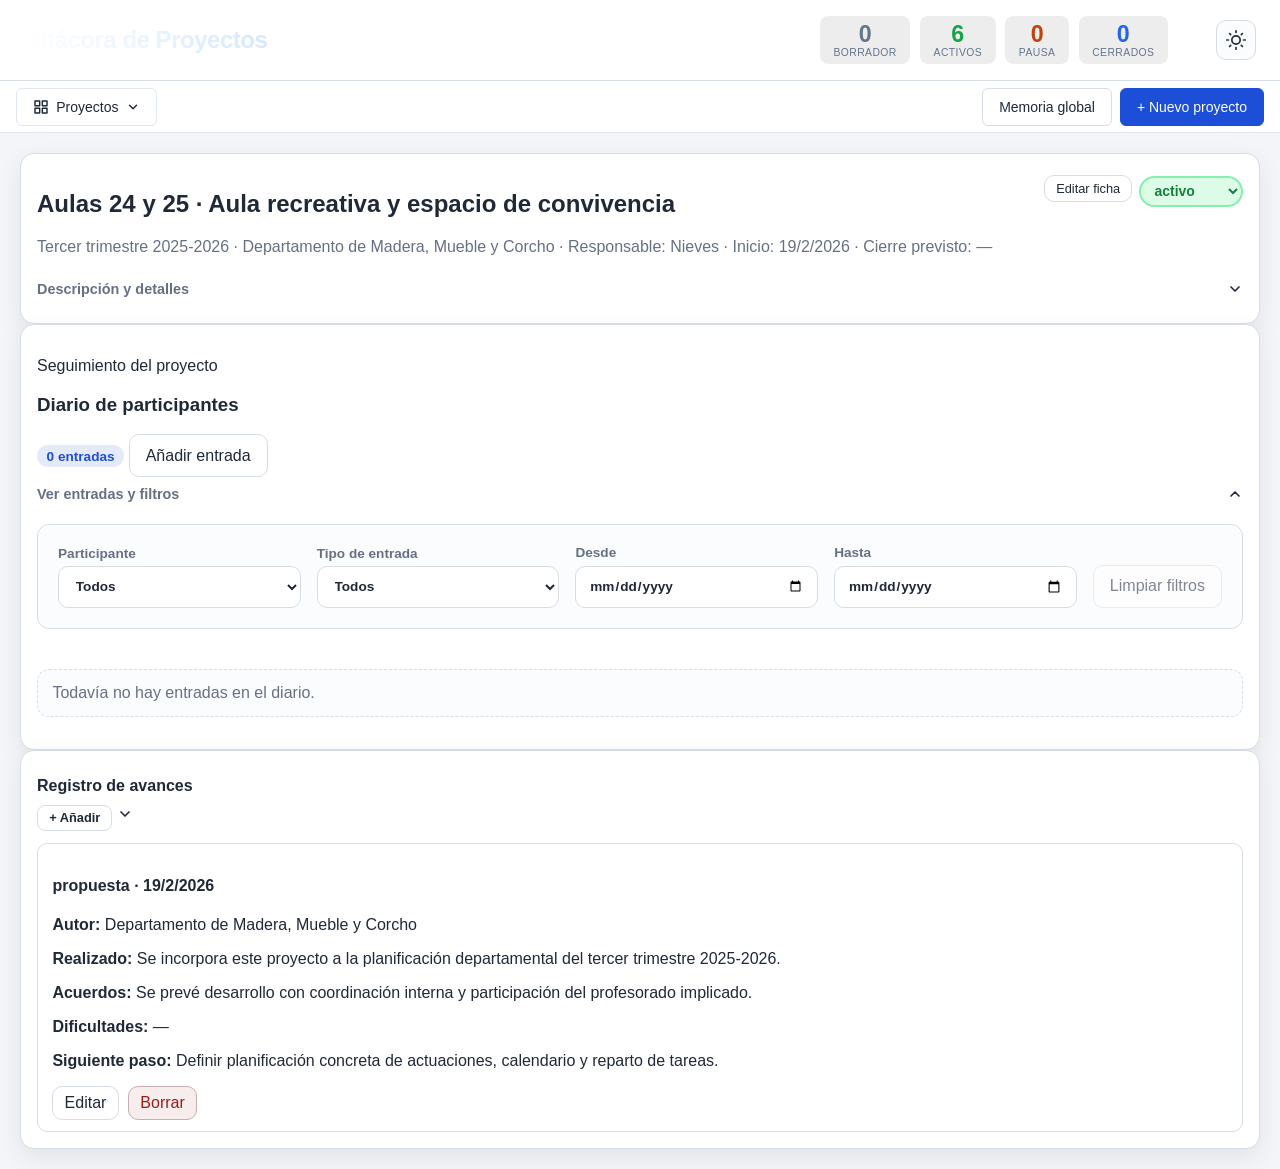
==== index.html @ 34cee5c1 "Initial commit - Bitacora de Proyectos con Supabase" ====
<!DOCTYPE html>
<html lang="es">
<head>
  <meta charset="UTF-8" />
  <meta name="viewport" content="width=device-width, initial-scale=1.0, viewport-fit=cover" />
  <meta name="theme-color" content="#1d4ed8" />
  <meta name="description" content="Bitácora interna para seguimiento de proyectos, avances, tareas, documentos y memoria global." />
  <title>Bitácora de Proyectos</title>
  <link rel="manifest" href="./manifest.json" />
  <link rel="icon" href="./icons/icon.svg" type="image/svg+xml" />
  <link rel="apple-touch-icon" href="./icons/icon-192.svg" />
  <link rel="stylesheet" href="./styles.css" />
  <style>
    /* Ocultar secciones del proyecto que no se necesitan */
    #accordion-body-tasks,
    #accordion-body-docs,
    #accordion-body-report,
    #project-closing-card,
    section.card:has(#accordion-body-tasks),
    section.card:has(#accordion-body-docs),
    section.card:has(#accordion-body-report) {
      display: none !important;
    }
    /* En vista global, ocultar todo lo que no sea el informe */
    .layout--full #project-section,
    .layout--full #sidebar,
    #global-view .global-stats-grid,
    #global-view .data-management-panel,
    #global-view .import-preview-panel {
      display: none !important;
    }
  </style>
</head>
<body>
  <header class="app-header">
    <div class="app-header__intro">
      <h1>Bitácora de Proyectos</h1>
    </div>
    <div class="header-stats">
      <span class="header-stat header-stat--borrador">
        <strong id="stat-draft-projects">0</strong>
        <span>borrador</span>
      </span>
      <span class="header-stat header-stat--active">
        <strong id="stat-active-projects">0</strong>
        <span>activos</span>
      </span>
      <span class="header-stat header-stat--pausa">
        <strong id="stat-paused-projects">0</strong>
        <span>pausa</span>
      </span>
      <span class="header-stat header-stat--closed">
        <strong id="stat-closed-projects">0</strong>
        <span>cerrados</span>
      </span>
    </div>
    <!-- IDs requeridos por app.js -->
    <span id="stat-pending-tasks" style="display:none"></span>
    <div class="app-header__tools">
      <div class="actions header-actions">
        <button id="install-app-btn" class="hidden">Instalar app</button>
      </div>
      <button id="theme-toggle-btn" class="theme-toggle-btn" aria-label="Cambiar tema" title="Cambiar tema">
        <svg id="theme-icon-sun" width="20" height="20" viewBox="0 0 24 24" fill="none" stroke="currentColor" stroke-width="2" stroke-linecap="round" stroke-linejoin="round">
          <circle cx="12" cy="12" r="5"/><line x1="12" y1="1" x2="12" y2="3"/><line x1="12" y1="21" x2="12" y2="23"/><line x1="4.22" y1="4.22" x2="5.64" y2="5.64"/><line x1="18.36" y1="18.36" x2="19.78" y2="19.78"/><line x1="1" y1="12" x2="3" y2="12"/><line x1="21" y1="12" x2="23" y2="12"/><line x1="4.22" y1="19.78" x2="5.64" y2="18.36"/><line x1="18.36" y1="5.64" x2="19.78" y2="4.22"/>
        </svg>
        <svg id="theme-icon-moon" width="20" height="20" viewBox="0 0 24 24" fill="none" stroke="currentColor" stroke-width="2" stroke-linecap="round" stroke-linejoin="round" style="display:none">
          <path d="M21 12.79A9 9 0 1 1 11.21 3 7 7 0 0 0 21 12.79z"/>
        </svg>
      </button>
    </div>
  </header>

  <!-- Barra de proyectos con dropdown y acciones principales -->
  <div class="projects-topbar" id="projects-topbar">
    <div class="projects-topbar__left">
      <button class="projects-dropdown-btn" id="projects-dropdown-btn" aria-expanded="false" aria-controls="projects-dropdown-panel">
        <svg width="16" height="16" viewBox="0 0 24 24" fill="none" stroke="currentColor" stroke-width="2.2" stroke-linecap="round" stroke-linejoin="round"><rect x="3" y="3" width="7" height="7"/><rect x="14" y="3" width="7" height="7"/><rect x="3" y="14" width="7" height="7"/><rect x="14" y="14" width="7" height="7"/></svg>
        Proyectos
        <svg class="dropdown-chevron" width="14" height="14" viewBox="0 0 24 24" fill="none" stroke="currentColor" stroke-width="2.5" stroke-linecap="round" stroke-linejoin="round"><polyline points="6 9 12 15 18 9"/></svg>
      </button>
      <div class="projects-dropdown-panel" id="projects-dropdown-panel" hidden>
        <div id="project-list" class="project-list"></div>
      </div>
    </div>
    <div class="projects-topbar__actions">
      <button id="show-global-view-btn">Memoria global</button>
      <button id="new-project-btn" class="primary">+ Nuevo proyecto</button>
    </div>
  </div>

  <!-- Sidebar oculto — IDs requeridos por app.js -->
  <aside id="sidebar" class="sidebar card" aria-hidden="true" style="display:none!important">
    <button id="sidebar-toggle-btn" style="display:none"></button>
    <button id="sidebar-close-btn" style="display:none"></button>
    <div id="recent-progress-section">
      <button id="recent-progress-toggle" aria-expanded="false">
        <svg id="recent-progress-chevron" class="chevron" width="16" height="16" viewBox="0 0 24 24" fill="none" stroke="currentColor" stroke-width="2.5" stroke-linecap="round" stroke-linejoin="round"><polyline points="18 15 12 9 6 15"/></svg>
      </button>
      <div id="recent-progress-list"></div>
    </div>
  </aside>

  <main class="layout">

    <section class="content">
      <button id="show-project-view-btn" class="hidden" aria-hidden="true"></button>

      <div id="project-section">
        <div id="empty-state" class="card empty-state">
          <h2>Sin proyecto seleccionado</h2>
          <p>Crea un proyecto nuevo o selecciona uno de la lista para ver su ficha completa.</p>
        </div>

        <div id="project-view" class="hidden">
          <section class="card project-summary">
            <div class="project-summary__head">
              <div>
                <h2 id="project-title"></h2>
                <p id="project-meta" class="muted"></p>
              </div>
              <div class="actions">
                <button id="edit-project-btn">Editar ficha</button>
                <select id="project-status-select" aria-label="Cambiar estado"></select>
              </div>
            </div>
            <div class="accordion-section" id="accordion-ficha">
              <button class="accordion-toggle" aria-expanded="false" data-target="accordion-body-ficha">
                <span>Descripción y detalles</span>
                <svg class="chevron" width="16" height="16" viewBox="0 0 24 24" fill="none" stroke="currentColor" stroke-width="2.5" stroke-linecap="round" stroke-linejoin="round"><polyline points="6 9 12 15 18 9"/></svg>
              </button>
              <div class="accordion-body" id="accordion-body-ficha" hidden>
                <div class="project-grid">
                  <div>
                    <h3>Descripción breve</h3>
                    <p id="project-description"></p>
                  </div>
                  <div>
                    <h3>Objetivo</h3>
                    <p id="project-goal"></p>
                  </div>
                  <div>
                    <h3>Participantes</h3>
                    <p id="project-participants"></p>
                  </div>
                  <div>
                    <h3>Observaciones</h3>
                    <p id="project-notes"></p>
                  </div>
                </div>
              </div>
            </div>
          </section>

          <section class="card project-diary-card">
            <div class="section-head project-diary-head">
              <div>
                <p class="section-kicker">Seguimiento del proyecto</p>
                <h3>Diario de participantes</h3>
              </div>
              <div class="actions project-diary-actions">
                <span id="participant-diary-count" class="badge info-badge">0 entradas</span>
                <button data-open-form="participantDiary">Añadir entrada</button>
              </div>
            </div>
            <div class="accordion-section" id="accordion-diary">
              <button class="accordion-toggle" aria-expanded="true" data-target="accordion-body-diary">
                <span>Ver entradas y filtros</span>
                <svg class="chevron chevron--up" width="16" height="16" viewBox="0 0 24 24" fill="none" stroke="currentColor" stroke-width="2.5" stroke-linecap="round" stroke-linejoin="round"><polyline points="6 9 12 15 18 9"/></svg>
              </button>
              <div class="accordion-body" id="accordion-body-diary">
                <div class="inline-filters" aria-label="Filtros del diario de participantes">
                  <label>Participante
                    <select id="participant-diary-filter-participant">
                      <option value="">Todos</option>
                    </select>
                  </label>
                  <label>Tipo de entrada
                    <select id="participant-diary-filter-type">
                      <option value="">Todos</option>
                    </select>
                  </label>
                  <label>Desde
                    <input id="participant-diary-filter-from" type="date" />
                  </label>
                  <label>Hasta
                    <input id="participant-diary-filter-to" type="date" />
                  </label>
                  <button id="participant-diary-clear-filters-btn" type="button">Limpiar filtros</button>
                </div>
                <div id="participant-diary-list" class="stack-list"></div>
              </div>
            </div>
          </section>

          <section class="card">
            <div class="accordion-section">
              <button class="accordion-toggle" aria-expanded="true" data-target="accordion-body-progress">
                <h3>Registro de avances</h3>
                <div class="accordion-toggle-actions">
                  <button class="btn-inline" data-open-form="progress" onclick="event.stopPropagation()">+ Añadir</button>
                  <svg class="chevron chevron--up" width="16" height="16" viewBox="0 0 24 24" fill="none" stroke="currentColor" stroke-width="2.5" stroke-linecap="round" stroke-linejoin="round"><polyline points="6 9 12 15 18 9"/></svg>
                </div>
              </button>
              <div class="accordion-body" id="accordion-body-progress">
                <div id="progress-list" class="stack-list"></div>
              </div>
            </div>
          </section>

          <section class="card">
            <div class="accordion-section">
              <button class="accordion-toggle" aria-expanded="false" data-target="accordion-body-tasks">
                <h3>Tareas</h3>
                <div class="accordion-toggle-actions">
                  <button class="btn-inline" data-open-form="tasks" onclick="event.stopPropagation()">+ Añadir</button>
                  <svg class="chevron" width="16" height="16" viewBox="0 0 24 24" fill="none" stroke="currentColor" stroke-width="2.5" stroke-linecap="round" stroke-linejoin="round"><polyline points="6 9 12 15 18 9"/></svg>
                </div>
              </button>
              <div class="accordion-body" id="accordion-body-tasks" hidden>
                <div id="tasks-list" class="stack-list"></div>
              </div>
            </div>
          </section>

          <section class="card">
            <div class="accordion-section">
              <button class="accordion-toggle" aria-expanded="false" data-target="accordion-body-docs">
                <h3>Documentos y enlaces</h3>
                <div class="accordion-toggle-actions">
                  <button class="btn-inline" data-open-form="documents" onclick="event.stopPropagation()">+ Añadir</button>
                  <svg class="chevron" width="16" height="16" viewBox="0 0 24 24" fill="none" stroke="currentColor" stroke-width="2.5" stroke-linecap="round" stroke-linejoin="round"><polyline points="6 9 12 15 18 9"/></svg>
                </div>
              </button>
              <div class="accordion-body" id="accordion-body-docs" hidden>
                <div id="documents-list" class="stack-list"></div>
              </div>
            </div>
          </section>

          <section id="project-closing-card" class="card closing-card">
            <div class="accordion-section">
              <button class="accordion-toggle" aria-expanded="false" data-target="accordion-body-closing">
                <div class="accordion-toggle-title">
                  <p class="section-kicker">Fase final y documentación</p>
                  <h3>Cierre del proyecto</h3>
                </div>
                <div class="accordion-toggle-actions">
                  <span id="closing-status-badge" class="badge info-badge">Cierre opcional</span>
                  <svg class="chevron" width="16" height="16" viewBox="0 0 24 24" fill="none" stroke="currentColor" stroke-width="2.5" stroke-linecap="round" stroke-linejoin="round"><polyline points="6 9 12 15 18 9"/></svg>
                </div>
              </button>
              <div class="accordion-body" id="accordion-body-closing" hidden>
                <p id="closing-helper-text" class="muted" style="margin:0 0 0.75rem"></p>
                <div class="actions closing-actions" style="margin-bottom:1rem">
                  <button id="edit-closing-btn" data-open-form="closing">Completar cierre</button>
                </div>
                <div id="closing-summary" class="closing-summary"></div>
              </div>
            </div>
          </section>

          <section class="card">
            <div class="accordion-section">
              <button class="accordion-toggle" aria-expanded="false" data-target="accordion-body-report">
                <h3>Memoria final</h3>
                <svg class="chevron" width="16" height="16" viewBox="0 0 24 24" fill="none" stroke="currentColor" stroke-width="2.5" stroke-linecap="round" stroke-linejoin="round"><polyline points="6 9 12 15 18 9"/></svg>
              </button>
              <div class="accordion-body" id="accordion-body-report" hidden>
                <div class="actions" style="flex-wrap:wrap;margin-bottom:0.75rem">
                  <button id="copy-report-btn">Copiar borrador</button>
                  <button id="export-project-report-txt-btn">Exportar TXT</button>
                  <button id="export-project-report-md-btn">Exportar MD</button>
                  <button id="export-project-btn">Exportar JSON</button>
                  <button id="generate-report-btn">Regenerar borrador</button>
                </div>
                <textarea id="report-output" rows="18" readonly></textarea>
                <p id="report-feedback" class="muted feedback"></p>
              </div>
            </div>
          </section>
        </div>
      </div>

      <section id="global-view" class="card hidden">
        <div class="section-head global-head">
          <div>
            <h2>Memoria global</h2>
            <p class="muted">Informe automático de los proyectos activos.</p>
          </div>
          <div class="actions">
            <button id="back-to-project-btn">← Volver a proyectos</button>
            <button id="copy-global-report-btn">Copiar</button>
            <button id="export-global-report-txt-btn">Exportar TXT</button>
            <button id="export-global-report-md-btn">Exportar MD</button>
          </div>
        </div>

        <!-- elementos ocultos requeridos por app.js -->
        <div class="hidden" aria-hidden="true">
          <button id="generate-global-report-btn"></button>
          <button id="export-global-btn"></button>
          <button id="export-backup-btn"></button>
          <button id="import-backup-btn"></button>
          <input id="import-backup-input" type="file" accept="application/json,.json" />
          <div id="import-preview-panel">
            <p id="import-preview-summary"></p>
            <button id="confirm-import-btn"></button>
            <button id="replace-all-import-btn"></button>
            <button id="cancel-import-preview-btn"></button>
            <strong id="import-preview-projects"></strong>
            <strong id="import-preview-progress"></strong>
            <strong id="import-preview-tasks"></strong>
            <strong id="import-preview-documents"></strong>
            <strong id="import-compare-new-projects"></strong>
            <strong id="import-compare-existing-projects"></strong>
            <strong id="import-compare-duplicate-projects"></strong>
            <strong id="import-compare-changed-projects"></strong>
            <div id="import-compare-summary"></div>
            <div id="import-merge-panel">
              <p id="import-merge-hint"></p>
              <button id="import-merge-use-imported-btn"></button>
              <div id="import-merge-list"></div>
            </div>
            <div id="import-preview-list"></div>
            <p id="import-preview-warning"></p>
          </div>
        </div>

        <textarea id="global-report-output" rows="30" readonly></textarea>
        <p id="global-report-feedback" class="muted feedback"></p>
      </section>
    </section>
  </main>

  <dialog id="project-dialog">
    <form id="project-form" method="dialog" class="form-grid">
      <h2 id="project-form-title">Nuevo proyecto</h2>
      <input type="hidden" id="project-id" />

      <label>Título
        <input id="title" required />
      </label>
      <label>Curso / ámbito
        <input id="scope" />
      </label>
      <label>Responsable principal
        <input id="owner" />
      </label>
      <label>Participantes
        <input id="participants" placeholder="Separados por comas" />
      </label>
      <label>Fecha de inicio
        <input id="startDate" type="date" />
      </label>
      <label>Fecha prevista de cierre
        <input id="endDate" type="date" />
      </label>
      <label>Estado
        <select id="status"></select>
      </label>
      <label class="full">Descripción breve
        <textarea id="summary" rows="3"></textarea>
      </label>
      <label class="full">Objetivo
        <textarea id="goal" rows="3"></textarea>
      </label>
      <label class="full">Observaciones generales
        <textarea id="generalNotes" rows="3"></textarea>
      </label>

      <menu class="dialog-actions full">
        <button type="button" data-close-dialog="project-dialog">Cancelar</button>
        <button class="primary" type="submit">Guardar proyecto</button>
      </menu>
    </form>
  </dialog>

  <dialog id="entry-dialog">
    <form id="entry-form" method="dialog" class="form-grid">
      <h2 id="entry-form-title">Nuevo registro</h2>
      <input type="hidden" id="entry-kind" />
      <input type="hidden" id="entry-project-id" />
      <input type="hidden" id="entry-id" />

      <div id="entry-fields" class="full dynamic-fields"></div>

      <menu class="dialog-actions full">
        <button type="button" data-close-dialog="entry-dialog">Cancelar</button>
        <button class="primary" type="submit">Guardar</button>
      </menu>
    </form>
  </dialog>

  <template id="progress-fields-template">
    <label>Fecha
      <input name="date" type="date" required />
    </label>
    <label>Autor
      <input name="author" required />
    </label>
    <label>Tipo de avance
      <select name="type"></select>
    </label>
    <label class="full">Descripción de lo realizado
      <textarea name="done" rows="3" required></textarea>
    </label>
    <label class="full">Acuerdos
      <textarea name="agreements" rows="2"></textarea>
    </label>
    <label class="full">Dificultades
      <textarea name="difficulties" rows="2"></textarea>
    </label>
    <label class="full">Siguiente paso
      <textarea name="nextStep" rows="2"></textarea>
    </label>
  </template>

  <template id="task-fields-template">
    <label>Título
      <input name="title" required />
    </label>
    <label>Responsable
      <input name="owner" />
    </label>
    <label>Fecha prevista
      <input name="dueDate" type="date" />
    </label>
    <label>Estado
      <select name="status"></select>
    </label>
    <label>Prioridad
      <select name="priority"></select>
    </label>
    <label class="full">Notas
      <textarea name="notes" rows="3"></textarea>
    </label>
  </template>

  <template id="document-fields-template">
    <label>Nombre
      <input name="name" required />
    </label>
    <label>Tipo
      <select name="type"></select>
    </label>
    <label>Enlace
      <input name="url" type="url" placeholder="https://..." />
    </label>
    <label>Fecha
      <input name="date" type="date" />
    </label>
    <label class="full">Descripción breve
      <textarea name="description" rows="3"></textarea>
    </label>
  </template>

  <template id="participant-diary-fields-template">
    <label>Fecha
      <input name="date" type="date" required />
    </label>
    <label>Participante
      <input name="participant" required />
    </label>
    <label>Tipo de entrada
      <select name="type"></select>
    </label>
    <label>Ubicación
      <input name="location" placeholder="Ej: Taller 7, Aula 24, Sala de reuniones…" />
    </label>
    <label class="full">Qué hizo
      <textarea name="whatDid" rows="3" required></textarea>
    </label>
    <label class="full">Observaciones
      <textarea name="observations" rows="2"></textarea>
    </label>
    <label class="full">Dificultades
      <textarea name="difficulties" rows="2"></textarea>
    </label>
    <label class="full">Siguiente paso
      <textarea name="nextStep" rows="2"></textarea>
    </label>
  </template>

  <template id="closing-fields-template">
    <label>Fecha de cierre
      <input name="closeDate" type="date" />
    </label>
    <label>Valoración final
      <input name="finalAssessment" placeholder="Breve síntesis final" />
    </label>
    <label class="full">Resultados alcanzados
      <textarea name="achievedResults" rows="3"></textarea>
    </label>
    <label class="full">Dificultades encontradas
      <textarea name="difficultiesFound" rows="3"></textarea>
    </label>
    <label class="full">Propuestas de mejora
      <textarea name="improvementProposals" rows="3"></textarea>
    </label>
    <label class="full">Observaciones finales
      <textarea name="finalNotes" rows="3"></textarea>
    </label>
  </template>

  <script src="./supabase.js"></script>
  <script src="./app.js"></script>
</body>
</html>
---- styles.css ----
:root {
  --bg: #f3f5f8;
  --card: #ffffff;
  --card-soft: #fbfcfe;
  --surface: #ffffff;
  --line: #d7dde5;
  --text: #1f2937;
  --muted: #667085;
  --primary: #1d4ed8;
  --primary-soft: #dbeafe;
  --success: #166534;
  --warning: #92400e;
  --danger: #991b1b;
  --radius: 14px;
  --shadow: 0 8px 24px rgba(15, 23, 42, 0.08);

  /* ── Estado de proyectos ── */
  --status-borrador-bg:    #f1f5f9;
  --status-borrador-text:  #475569;
  --status-borrador-border:#cbd5e1;
  --status-activo-bg:      #dcfce7;
  --status-activo-text:    #15803d;
  --status-activo-border:  #86efac;
  --status-pausa-bg:       #fff7ed;
  --status-pausa-text:     #c2410c;
  --status-pausa-border:   #fdba74;
  --status-cerrado-bg:     #f1f5f9;
  --status-cerrado-text:   #334155;
  --status-cerrado-border: #94a3b8;

  /* ── Prioridades de tareas ── */
  --prio-alta-bg:      #fee2e2;
  --prio-alta-text:    #b91c1c;
  --prio-alta-border:  #fca5a5;
  --prio-media-bg:     #fff7ed;
  --prio-media-text:   #c2410c;
  --prio-media-border: #fdba74;
  --prio-baja-bg:      #f0fdf4;
  --prio-baja-text:    #166534;
  --prio-baja-border:  #86efac;

  /* ── Colores de stat-cards ── */
  --stat-active-bg:   #eff6ff;
  --stat-active-accent: #2563eb;
  --stat-closed-bg:   #f8fafc;
  --stat-closed-accent: #64748b;
  --stat-pending-bg:  #fff7ed;
  --stat-pending-accent: #ea580c;
}

:root[data-theme="oscuro"] {
  --bg: #0f172a;
  --card: #111827;
  --card-soft: #172033;
  --surface: #0b1220;
  --line: #2b3548;
  --text: #e5e7eb;
  --muted: #a8b3c7;
  --primary: #60a5fa;
  --primary-soft: #172554;
  --success: #86efac;
  --warning: #fcd34d;
  --danger: #fca5a5;
  --shadow: 0 16px 34px rgba(2, 6, 23, 0.45);

  /* ── Estado de proyectos (oscuro) ── */
  --status-borrador-bg:    #1e293b;
  --status-borrador-text:  #94a3b8;
  --status-borrador-border:#334155;
  --status-activo-bg:      #052e16;
  --status-activo-text:    #86efac;
  --status-activo-border:  #166534;
  --status-pausa-bg:       #431407;
  --status-pausa-text:     #fdba74;
  --status-pausa-border:   #9a3412;
  --status-cerrado-bg:     #1e293b;
  --status-cerrado-text:   #94a3b8;
  --status-cerrado-border: #475569;

  /* ── Prioridades de tareas (oscuro) ── */
  --prio-alta-bg:      #450a0a;
  --prio-alta-text:    #fca5a5;
  --prio-alta-border:  #991b1b;
  --prio-media-bg:     #431407;
  --prio-media-text:   #fdba74;
  --prio-media-border: #9a3412;
  --prio-baja-bg:      #052e16;
  --prio-baja-text:    #86efac;
  --prio-baja-border:  #166534;

  /* ── Colores de stat-cards (oscuro) ── */
  --stat-active-bg:     #1e3a5f;
  --stat-active-accent: #60a5fa;
  --stat-closed-bg:     #1e293b;
  --stat-closed-accent: #94a3b8;
  --stat-pending-bg:    #431407;
  --stat-pending-accent:#fb923c;
}

* { box-sizing: border-box; }
html { color-scheme: light; }
body {
  margin: 0;
  font-family: Inter, Segoe UI, Arial, sans-serif;
  background: var(--bg);
  color: var(--text);
}
button, input, select, textarea { font: inherit; }
button {
  cursor: pointer;
  border: 1px solid var(--line);
  background: var(--surface);
  color: var(--text);
  border-radius: 10px;
  padding: 0.7rem 1rem;
}
button.primary {
  background: var(--primary);
  color: white;
  border-color: var(--primary);
}
button.danger {
  color: var(--danger);
  border-color: color-mix(in srgb, var(--danger) 25%, var(--line));
  background: color-mix(in srgb, var(--danger) 8%, var(--surface));
}
button:disabled {
  opacity: 0.55;
  cursor: not-allowed;
}
textarea, input, select {
  width: 100%;
  margin-top: 0.35rem;
  padding: 0.7rem 0.8rem;
  border: 1px solid var(--line);
  border-radius: 10px;
  background: var(--surface);
  color: var(--text);
}
textarea { resize: vertical; }

.app-header {
  display: flex;
  justify-content: space-between;
  gap: 1.25rem;
  align-items: center;
  padding: 1rem 1.5rem;
  border-bottom: 1px solid var(--line);
  background: var(--card);
  position: sticky;
  top: 0;
  z-index: 10;
}
.app-header h1 {
  margin: 0;
  font-size: 1.5rem;
  font-weight: 800;
  letter-spacing: -0.02em;
  background: linear-gradient(90deg, #ffffff 0%, #bfdbfe 50%, #a5f3fc 100%);
  -webkit-background-clip: text;
  -webkit-text-fill-color: transparent;
  background-clip: text;
  text-shadow: none;
  line-height: 1.1;
}
.app-header p { margin: 0; color: var(--muted); }
.app-header__intro {
  flex: 1 1 480px;
}
.app-header__tools {
  display: flex;
  align-items: stretch;
  gap: 1rem;
  flex-wrap: wrap;
  justify-content: flex-end;
}
.header-actions {
  justify-content: flex-end;
  align-self: center;
}

.layout {
  display: grid;
  grid-template-columns: 360px 1fr;
  gap: 1.25rem;
  padding: 1.25rem;
}
.layout--full {
  grid-template-columns: 1fr;
}
.content {
  display: grid;
  gap: 1rem;
  align-content: start;
}
.card {
  background: var(--card);
  border: 1px solid var(--line);
  border-radius: var(--radius);
  box-shadow: var(--shadow);
  padding: 1rem;
}
.sidebar {
  height: calc(100vh - 110px);
  position: sticky;
  top: 92px;
  overflow: auto;
  display: grid;
  gap: 1rem;
  align-content: start;
  padding: 1rem;
}
.project-list, .stack-list { display: grid; gap: 0.5rem; }
.project-item, .entry-item {
  border: 1px solid var(--line);
  border-radius: 10px;
  padding: 0.7rem 0.9rem;
  background: var(--surface);
  transition: border-color 0.15s, background 0.15s, box-shadow 0.15s;
  text-align: left;
}
.project-item h3 {
  margin: 0 0 0.3rem;
  font-size: 0.95rem;
  font-weight: 600;
  white-space: nowrap;
  overflow: hidden;
  text-overflow: ellipsis;
}
.project-item p { display: none; } /* ocultamos los párrafos extra */
.project-item .badge { font-size: 0.75rem; padding: 0.15rem 0.5rem; }
.project-item:hover {
  border-color: var(--primary);
  transform: translateX(4px);
  background: var(--primary-soft);
}
.project-item.active {
  border-color: var(--primary);
  background: var(--primary-soft);
  box-shadow: inset 4px 0 0 var(--primary);
}

/* ── Indicador de estado en items del sidebar ── */
.project-item[data-status="activo"] {
  border-left: 4px solid var(--status-activo-border);
}
.project-item[data-status="activo"]:hover,
.project-item[data-status="activo"].active {
  border-color: var(--status-activo-text);
  box-shadow: inset 4px 0 0 var(--status-activo-text);
}
.project-item[data-status="en-pausa"] {
  border-left: 4px solid var(--status-pausa-border);
}
.project-item[data-status="en-pausa"]:hover,
.project-item[data-status="en-pausa"].active {
  border-color: var(--status-pausa-text);
  box-shadow: inset 4px 0 0 var(--status-pausa-text);
}
.project-item[data-status="cerrado"] {
  border-left: 4px solid var(--status-cerrado-border);
  opacity: 0.75;
}
.project-item[data-status="cerrado"]:hover,
.project-item[data-status="cerrado"].active {
  border-color: var(--status-cerrado-text);
  box-shadow: inset 4px 0 0 var(--status-cerrado-text);
  opacity: 1;
}
.project-item[data-status="borrador"] {
  border-left: 4px solid var(--status-borrador-border);
}

/* Botón expandir más proyectos en sidebar */
.project-list-toggle-btn {
  display: flex;
  align-items: center;
  gap: 0.4rem;
  width: 100%;
  padding: 0.5rem 0.75rem;
  border: 1px dashed var(--line);
  border-radius: 8px;
  background: transparent;
  color: var(--muted);
  font-size: 0.82rem;
  cursor: pointer;
  text-align: left;
  transition: background 0.15s, color 0.15s;
}
.project-list-toggle-btn:hover {
  background: var(--primary-soft);
  color: var(--primary);
  border-color: var(--primary);
}
.project-list-toggle-btn svg {
  transition: transform 0.2s;
  flex-shrink: 0;
}
.project-list-others {
  display: grid;
  gap: 0.5rem;
}
.project-list-others.hidden {
  display: none;
}

.inline-filters {
  display: grid;
  grid-template-columns: repeat(2, 1fr);
  gap: 1rem;
  margin-bottom: 1.5rem;
  padding: 1.25rem;
  background: var(--card-soft);
  border-radius: 12px;
  border: 1px solid var(--line);
}
@media (min-width: 1200px) {
  .inline-filters {
    grid-template-columns: repeat(4, 1fr) auto;
    align-items: end;
  }
}
.inline-filters label {
  display: flex;
  flex-direction: column;
  gap: 0.35rem;
  font-size: 0.85rem;
  font-weight: 600;
  color: var(--muted);
}
.inline-filters input, .inline-filters select {
  margin-top: 0;
}
.info-badge {
  background: color-mix(in srgb, var(--primary) 14%, var(--surface));
  color: var(--primary);
}
.empty-inline-message {
  padding: 0.9rem;
  border: 1px dashed var(--line);
  border-radius: 12px;
  background: var(--card-soft);
}
.project-grid {
  display: grid;
  grid-template-columns: repeat(2, minmax(0, 1fr));
  gap: 1rem;
}
.project-grid h3 { margin-bottom: 0.35rem; }

/* ── Acordeón ── */
.accordion-toggle {
  display: flex;
  align-items: center;
  justify-content: space-between;
  width: 100%;
  padding: 0.6rem 0;
  border: none;
  background: transparent;
  color: var(--text);
  cursor: pointer;
  text-align: left;
  gap: 0.75rem;
  font-size: 1rem;
}
.accordion-toggle h3 { margin: 0; font-size: 1rem; }
.accordion-toggle span { font-size: 0.9rem; font-weight: 600; color: var(--muted); }
.accordion-toggle:hover { color: var(--primary); }
.accordion-toggle:hover span { color: var(--primary); }
.accordion-toggle .chevron { flex-shrink: 0; transition: transform 0.25s ease; }
.accordion-toggle .chevron--up { transform: rotate(180deg); }
.accordion-toggle-actions {
  display: flex;
  align-items: center;
  gap: 0.6rem;
  flex-shrink: 0;
}
.accordion-toggle-title { text-align: left; }
.accordion-toggle-title h3 { margin: 0; }
.accordion-toggle-title .section-kicker { margin: 0 0 0.15rem; font-size: 0.78rem; color: var(--primary); font-weight: 700; text-transform: uppercase; letter-spacing: 0.04em; }
.accordion-body { padding-top: 0.75rem; }
.accordion-body[hidden] { display: none; }

/* Botón inline pequeño dentro del toggle */
.btn-inline {
  font-size: 0.8rem;
  padding: 0.3rem 0.7rem;
  border-radius: 8px;
  border: 1px solid var(--line);
  background: var(--surface);
  color: var(--text);
  cursor: pointer;
  font-weight: 600;
  transition: background 0.15s, border-color 0.15s;
}
.btn-inline:hover { background: var(--primary-soft); border-color: var(--primary); color: var(--primary); }

.muted { color: var(--muted); }
.hidden { display: none !important; }
.empty-state {
  min-height: 240px;
  display: grid;
  place-items: center;
  text-align: center;
}
.badge {
  display: inline-flex;
  align-items: center;
  border-radius: 999px;
  padding: 0.2rem 0.6rem;
  font-size: 0.85rem;
  font-weight: 600;
  background: color-mix(in srgb, var(--primary) 12%, var(--surface));
  color: var(--primary);
}
/* ── Badges: estados de proyecto ── */
.badge.status-activo {
  background: var(--status-activo-bg);
  color: var(--status-activo-text);
  border: 1px solid var(--status-activo-border);
}
.badge.status-en-pausa {
  background: var(--status-pausa-bg);
  color: var(--status-pausa-text);
  border: 1px solid var(--status-pausa-border);
}
.badge.status-cerrado {
  background: var(--status-cerrado-bg);
  color: var(--status-cerrado-text);
  border: 1px solid var(--status-cerrado-border);
}
.badge.status-borrador {
  background: var(--status-borrador-bg);
  color: var(--status-borrador-text);
  border: 1px solid var(--status-borrador-border);
}

/* ── Badges: prioridades de tareas ── */
.badge.priority-alta {
  background: var(--prio-alta-bg);
  color: var(--prio-alta-text);
  border: 1px solid var(--prio-alta-border);
}
.badge.priority-media {
  background: var(--prio-media-bg);
  color: var(--prio-media-text);
  border: 1px solid var(--prio-media-border);
}
.badge.priority-baja {
  background: var(--prio-baja-bg);
  color: var(--prio-baja-text);
  border: 1px solid var(--prio-baja-border);
}

/* ── Badges: estados de tareas ── */
.badge.task-hecha {
  background: var(--status-activo-bg);
  color: var(--status-activo-text);
  border: 1px solid var(--status-activo-border);
}
.badge.task-pendiente {
  background: var(--status-borrador-bg);
  color: var(--status-borrador-text);
  border: 1px solid var(--status-borrador-border);
}
.badge.task-en-proceso {
  background: color-mix(in srgb, #8b5cf6 14%, var(--surface));
  color: #7c3aed;
  border: 1px solid color-mix(in srgb, #8b5cf6 35%, var(--line));
}
.badge.task-bloqueada {
  background: var(--status-pausa-bg);
  color: var(--status-pausa-text);
  border: 1px solid var(--status-pausa-border);
}

/* ── Badges: tipos de entradas de diario ── */
.badge.diary-incidencia {
  background: var(--status-pausa-bg);
  color: var(--status-pausa-text);
  border: 1px solid var(--status-pausa-border);
}
.badge.diary-seguimiento {
  background: var(--status-borrador-bg);
  color: var(--status-borrador-text);
  border: 1px solid var(--status-borrador-border);
}
.badge.diary-coordinacion {
  background: color-mix(in srgb, #8b5cf6 14%, var(--surface));
  color: #7c3aed;
  border: 1px solid color-mix(in srgb, #8b5cf6 35%, var(--line));
}
.badge.diary-propuesta, .badge.diary-revision {
  background: var(--prio-media-bg);
  color: var(--prio-media-text);
  border: 1px solid var(--prio-media-border);
}
.badge.diary-actuacion-realizada, .badge.diary-material-preparado {
  background: var(--status-activo-bg);
  color: var(--status-activo-text);
  border: 1px solid var(--status-activo-border);
}

.dashboard-panel h2,
.dashboard-panel h3,
.global-head h2 { margin-top: 0; }
.stats-grid {
  display: grid;
  grid-template-columns: repeat(3, minmax(0, 1fr));
  gap: 0.75rem;
  margin-bottom: 1rem;
}
.global-stats-grid { margin-bottom: 1rem; }
.data-management-panel {
  display: flex;
  justify-content: space-between;
  gap: 1rem;
  align-items: center;
  padding: 1rem;
  margin-bottom: 1rem;
  border: 1px solid color-mix(in srgb, var(--primary) 18%, var(--line));
  border-radius: 12px;
  background: color-mix(in srgb, var(--primary-soft) 18%, var(--card));
}
.import-preview-panel {
  margin-bottom: 1rem;
}
.import-preview-stats {
  margin-bottom: 1rem;
}
.import-compare-stats {
  margin-bottom: 1rem;
}
.import-compare-summary {
  margin: 0 0 1rem;
}
.import-preview-item {
  padding: 0.9rem 1rem;
  border: 1px solid var(--line);
  border-radius: 14px;
  background: var(--card-soft);
}
.import-preview-item p {
  margin: 0.35rem 0 0;
}
.import-preview-item strong {
  display: inline-block;
  margin-bottom: 0.2rem;
}
.import-merge-panel {
  margin-bottom: 1rem;
  padding: 1rem;
  border: 1px solid color-mix(in srgb, var(--primary) 22%, var(--line));
  border-radius: 14px;
  background: color-mix(in srgb, var(--primary-soft) 14%, var(--card));
}
.import-merge-panel h4 { margin: 0 0 0.2rem; }
.import-merge-item {
  padding: 0.85rem 1rem;
  border: 1px solid var(--line);
  border-radius: 12px;
  background: var(--card-soft);
  margin-bottom: 0.6rem;
}
.import-merge-item:last-child { margin-bottom: 0; }
.import-merge-item__header {
  display: flex;
  align-items: flex-start;
  gap: 0.5rem;
  margin-bottom: 0.6rem;
  flex-wrap: wrap;
}
.import-merge-item__header strong {
  flex: 1 1 auto;
  min-width: 0;
}
.import-merge-item__compare {
  display: grid;
  grid-template-columns: 1fr 1fr;
  gap: 0.5rem;
  margin-bottom: 0.6rem;
  font-size: 0.85rem;
}
.import-merge-item__compare-col h5 {
  margin: 0 0 0.3rem;
  font-size: 0.78rem;
  text-transform: uppercase;
  letter-spacing: 0.05em;
  color: var(--muted);
}
.import-merge-item__compare-col {
  padding: 0.5rem 0.65rem;
  border-radius: 8px;
  background: var(--surface);
  border: 1px solid var(--line);
}
.import-merge-item__compare-col.local { border-color: color-mix(in srgb, var(--success) 40%, var(--line)); }
.import-merge-item__compare-col.imported { border-color: color-mix(in srgb, var(--primary) 40%, var(--line)); }
.import-merge-item__compare-col p { margin: 0.2rem 0; }
.import-merge-item__diff {
  display: flex;
  flex-wrap: wrap;
  gap: 0.35rem;
  margin-bottom: 0.6rem;
}
.diff-tag {
  font-size: 0.75rem;
  padding: 0.2rem 0.5rem;
  border-radius: 20px;
  background: color-mix(in srgb, var(--warning) 14%, var(--surface));
  color: var(--warning);
  border: 1px solid color-mix(in srgb, var(--warning) 30%, var(--line));
}
.diff-tag.diff-tag--new { background: color-mix(in srgb, var(--success) 14%, var(--surface)); color: var(--success); border-color: color-mix(in srgb, var(--success) 30%, var(--line)); }
.diff-tag.diff-tag--nochange { background: color-mix(in srgb, var(--muted) 10%, var(--surface)); color: var(--muted); border-color: color-mix(in srgb, var(--muted) 25%, var(--line)); }
.import-merge-item__actions {
  display: flex;
  gap: 0.4rem;
  flex-wrap: wrap;
}
.import-merge-item__actions label {
  display: flex;
  align-items: center;
  gap: 0.3rem;
  font-size: 0.82rem;
  cursor: pointer;
  padding: 0.35rem 0.6rem;
  border-radius: 8px;
  border: 1px solid var(--line);
  background: var(--surface);
  transition: background 0.15s;
}
.import-merge-item__actions label:hover { background: var(--card-soft); }
.import-merge-item__actions label.selected {
  border-color: var(--primary);
  background: color-mix(in srgb, var(--primary-soft) 50%, var(--surface));
  color: var(--primary);
}
.import-merge-item__actions input[type="radio"] { margin: 0; accent-color: var(--primary); }
.btn-secondary {
  font-size: 0.82rem;
  padding: 0.35rem 0.75rem;
  border-radius: 8px;
  border: 1px solid var(--line);
  background: var(--surface);
  color: var(--text);
  cursor: pointer;
}
.btn-secondary:hover { background: var(--card-soft); }
.import-merge-separator {
  margin: 0.5rem 0;
  border: none;
  border-top: 1px dashed var(--line);
}
#replace-all-import-btn {
  background: color-mix(in srgb, var(--danger) 8%, var(--surface));
  color: var(--danger);
  border-color: color-mix(in srgb, var(--danger) 25%, var(--line));
}
#replace-all-import-btn:hover { background: color-mix(in srgb, var(--danger) 14%, var(--surface)); }
.data-management-panel h3 {
  margin: 0 0 0.2rem;
}
.data-management-panel p {
  margin: 0;
}
.stat-card {
  border: 1px solid var(--line);
  border-radius: 12px;
  padding: 0.9rem 0.8rem 0.8rem;
  background: var(--card-soft);
  display: flex;
  flex-direction: column;
  gap: 0.15rem;
  position: relative;
  overflow: hidden;
  transition: box-shadow 0.2s, transform 0.15s;
}
.stat-card::before {
  content: '';
  position: absolute;
  top: 0;
  left: 0;
  right: 0;
  height: 3px;
  border-radius: 12px 12px 0 0;
  background: var(--stat-accent, var(--primary));
}
.stat-card:hover {
  box-shadow: 0 4px 16px rgba(15,23,42,0.10);
  transform: translateY(-1px);
}
.stat-card__icon {
  color: var(--stat-accent, var(--primary));
  opacity: 0.85;
  margin-bottom: 0.2rem;
  display: flex;
  align-items: center;
}
.stat-card strong {
  display: block;
  font-size: 2rem;
  font-weight: 700;
  line-height: 1;
  margin-top: 0.1rem;
  color: var(--stat-accent, var(--primary));
}
.stat-label {
  color: var(--muted);
  font-size: 0.78rem;
  font-weight: 600;
  text-transform: uppercase;
  letter-spacing: 0.04em;
  line-height: 1.2;
}

/* Variantes de color por tarjeta */
.stat-card--active {
  --stat-accent: var(--stat-active-accent);
  background: var(--stat-active-bg);
  border-color: color-mix(in srgb, var(--stat-active-accent) 25%, var(--line));
}
.stat-card--closed {
  --stat-accent: var(--stat-closed-accent);
  background: var(--stat-closed-bg);
  border-color: color-mix(in srgb, var(--stat-closed-accent) 25%, var(--line));
}
.stat-card--pending {
  --stat-accent: var(--stat-pending-accent);
  background: var(--stat-pending-bg);
  border-color: color-mix(in srgb, var(--stat-pending-accent) 25%, var(--line));
}
.compact-list { gap: 0.6rem; }
.mini-entry { padding: 0.75rem; }
.mini-entry h4 { font-size: 0.95rem; }
.entry-actions {
  display: flex;
  gap: 0.6rem;
  margin-top: 0.8rem;
}
.entry-actions button { padding: 0.45rem 0.7rem; }
.feedback {
  min-height: 1.2rem;
  margin: 0.65rem 0 0;
}
.report-head { align-items: center; }
.closing-card {
  border-color: color-mix(in srgb, var(--primary) 20%, var(--line));
  background: linear-gradient(180deg, color-mix(in srgb, var(--primary-soft) 18%, var(--card)) 0%, var(--card) 120px);
}
.closing-card--closed {
  border-color: color-mix(in srgb, var(--success) 24%, var(--line));
}
.closing-card--missing {
  border-color: color-mix(in srgb, var(--warning) 45%, var(--line));
}
.closing-head h3,
.closing-item h4 { margin: 0; }
.closing-summary { display: grid; gap: 0.9rem; }
.closing-grid {
  display: grid;
  grid-template-columns: repeat(2, minmax(0, 1fr));
  gap: 0.9rem;
}
.closing-item {
  padding: 0.9rem;
  border: 1px solid var(--line);
  border-radius: 12px;
  background: var(--card-soft);
}
.closing-item p {
  margin: 0.35rem 0 0;
  white-space: pre-wrap;
}
.closing-badge--warning {
  background: color-mix(in srgb, var(--warning) 20%, var(--surface));
  color: var(--warning);
}
.closing-badge--complete {
  background: color-mix(in srgb, var(--success) 18%, var(--surface));
  color: var(--success);
}
#project-section { display: grid; gap: 1rem; }
#report-output,
#global-report-output {
  width: 100%;
  background: var(--card-soft);
}

.form-grid {
  display: grid;
  grid-template-columns: repeat(2, minmax(0, 1fr));
  gap: 1rem;
  min-width: min(860px, 92vw);
}
.form-grid h2, .full { grid-column: 1 / -1; }
.dialog-actions {
  display: flex;
  justify-content: flex-end;
  gap: 0.75rem;
  padding: 0;
  margin: 0;
}
.dynamic-fields {
  display: grid;
  grid-template-columns: repeat(2, minmax(0, 1fr));
  gap: 1rem;
}

/* El botón × solo aparece en móvil cuando el sidebar es overlay */
.sidebar__close-btn { display: none; }

.sidebar-toggle-btn {
  display: none;
  align-items: center;
  justify-content: center;
  width: 44px;
  height: 44px;
  min-width: 44px;
  padding: 0;
  border: none;
  background: transparent;
  color: var(--text);
  border-radius: 10px;
  cursor: pointer;
}
.sidebar-toggle-btn:hover { background: var(--card-soft); }

.theme-toggle-btn {
  display: flex;
  align-items: center;
  justify-content: center;
  width: 40px;
  height: 40px;
  min-width: 40px;
  padding: 0;
  border: 1.5px solid var(--line);
  background: var(--card-soft);
  color: var(--text);
  border-radius: 10px;
  cursor: pointer;
  transition: background 0.2s, border-color 0.2s;
}
.theme-toggle-btn:hover {
  background: var(--primary-soft);
  border-color: var(--primary);
  color: var(--primary);
}

.collapsible-toggle {
  display: flex;
  align-items: center;
  justify-content: space-between;
  width: 100%;
  padding: 0;
  margin: 0;
  border: none;
  background: transparent;
  color: var(--text);
  cursor: pointer;
  text-align: left;
  gap: 0.5rem;
}
.collapsible-toggle:hover h3 { color: var(--primary); }
.collapsible-toggle h3 { margin: 0; font-size: 0.95rem; }
.chevron { transition: transform 0.2s ease; flex-shrink: 0; }
.chevron--down { transform: rotate(180deg); }
#recent-progress-list.collapsed { display: none; }

dialog {
  border: 1px solid var(--line);
  border-radius: 18px;
  padding: 1.2rem;
  box-shadow: 0 30px 80px rgba(15, 23, 42, 0.25);
  background: var(--card);
  color: var(--text);
}
dialog::backdrop { background: rgba(15, 23, 42, 0.45); }
a { color: var(--primary); }

@media (max-width: 1100px) {
  .stats-grid { grid-template-columns: 1fr; }
}

@media (max-width: 900px) {
  .layout { grid-template-columns: 1fr; }
  .sidebar { height: auto; position: static; }
  .project-grid, .form-grid, .dynamic-fields, .closing-grid, .inline-filters { grid-template-columns: 1fr; }
  .project-summary__head, .section-head, .app-header, .data-management-panel { flex-direction: column; align-items: stretch; }
  .app-header__tools { justify-content: stretch; }
  .theme-panel { min-width: 0; width: 100%; }
  .actions { flex-wrap: wrap; }
  .theme-status { text-align: left; min-width: 0; }
}

@media (max-width: 600px) {
  /* Header */
  .app-header { flex-direction: row; align-items: center; gap: 0.5rem; padding: 0.75rem 1rem; }
  .app-header__intro { flex-direction: row; align-items: center; gap: 0.6rem; }
  .app-header__intro h1 { font-size: 1.05rem; }
  .app-header__intro p { display: none; }
  .app-header__tools { flex-direction: row; gap: 0.5rem; }
  .app-header__tools .actions { gap: 0.5rem; }
  .theme-panel { padding: 0; border: none; background: transparent; }
  .theme-panel > div { display: none; }
  .theme-control { margin: 0; }
  #theme-select { padding: 0.45rem 0.6rem; font-size: 0.85rem; }
  .header-actions { gap: 0.4rem; }
  #new-project-btn { padding: 0.55rem 0.9rem; font-size: 0.85rem; }

  /* Sidebar toggle visible */
  .sidebar-toggle-btn { display: flex; }

  /* Sidebar collapse */
  .sidebar {
    display: none;
    position: fixed;
    top: 0;
    left: 0;
    right: 0;
    bottom: 0;
    width: 100%;
    height: 100%;
    z-index: 200;
    border-radius: 0;
    overflow-y: auto;
  }
  .sidebar.sidebar--open { display: block; }
  .sidebar__close-btn {
    display: flex;
    align-items: center;
    justify-content: center;
    width: 44px;
    height: 44px;
    border: none;
    background: transparent;
    cursor: pointer;
    color: var(--text);
    margin-left: auto;
    padding: 0;
  }
  .sidebar__close-btn:hover { background: var(--card-soft); border-radius: 10px; }
  .sidebar-top { padding-top: 0.5rem; }

  /* View switcher */
  .view-switcher__head .actions { flex-direction: column; align-items: stretch; gap: 0.4rem; }
  .view-switcher__head .actions button { width: 100%; justify-content: center; }

  /* Project summary head */
  .project-summary__head .actions { flex-direction: column; align-items: stretch; gap: 0.4rem; }
  .project-summary__head .actions button,
  .project-summary__head .actions select { width: 100%; }

  /* Cards */
  .card { padding: 1rem; }
  .section-head { gap: 0.6rem; }

  /* Stats grid */
  .stats-grid { grid-template-columns: repeat(3, minmax(0, 1fr)); gap: 0.5rem; }
  .stat-card { padding: 0.7rem; font-size: 0.82rem; }

  /* Dashboard panel */
  .dashboard-panel { display: none; }

  /* Content area */
  .content { padding: 0.75rem; }

  /* Dialog full-screen */
  dialog {
    position: fixed;
    inset: 0;
    width: 100%;
    max-width: 100%;
    max-height: 100%;
    border-radius: 0;
    padding: 1rem;
    box-shadow: none;
    overflow-y: auto;
  }
  dialog::backdrop { background: rgba(15, 23, 42, 0.6); }
  .form-grid { min-width: 0; }

  /* Buttons */
  button, .actions button { min-height: 44px; }
  input, select, textarea { min-height: 44px; font-size: 16px; }

  /* Compact lists */
  .stack-list { gap: 0.6rem; }
}

@media (max-width: 420px) {
  .app-header__intro h1 { font-size: 0.95rem; }
  #theme-select { font-size: 0.8rem; padding: 0.4rem 0.5rem; }
  #new-project-btn { font-size: 0.8rem; padding: 0.5rem 0.75rem; }
  .stats-grid { grid-template-columns: repeat(2, minmax(0, 1fr)); }
}

/* Ocultar stats globales y gestion de datos en memoria global */
#global-view .global-stats-grid,
#global-view .data-management-panel,
#global-view .import-preview-panel,
#global-view .import-preview-stats,
#global-view .import-compare-stats {
  display: none !important;
}

/* Ocultar secciones no deseadas en vista de proyecto */
#accordion-body-tasks,
#accordion-body-docs,
#accordion-body-closing,
#accordion-body-report,
[data-target='accordion-body-tasks'],
[data-target='accordion-body-docs'],
[data-target='accordion-body-closing'],
[data-target='accordion-body-report'] {
  display: none !important;
}

/* Ocultar tarjetas completas de Tareas, Docs, Cierre y Memoria final */
#project-view section.card:has(#accordion-body-tasks),
#project-view section.card:has(#accordion-body-docs),
#project-view section.card:has(#accordion-body-closing),
#project-view section.card:has(#accordion-body-report),
#project-closing-card {
  display: none !important;
}

/* =============================================
   NUEVO LAYOUT: stats en header + dropdown proyectos
   ============================================= */

/* Stats en el header */
.header-stats {
  display: flex;
  align-items: center;
  gap: 0.6rem;
  margin: 0 0.75rem;
}
.header-stat {
  display: flex;
  flex-direction: column;
  align-items: center;
  background: rgba(255,255,255,0.12);
  border-radius: 8px;
  padding: 0.3rem 0.85rem;
  min-width: 54px;
  line-height: 1.15;
}
.header-stat strong {
  font-size: 1.45rem;
  font-weight: 800;
  color: #fff;
}
.header-stat span {
  font-size: 0.65rem;
  color: rgba(255,255,255,0.78);
  text-transform: uppercase;
  letter-spacing: 0.04em;
}
.header-stat--borrador strong { color: #cbd5e1; }
.header-stat--active strong { color: #86efac; }
.header-stat--pausa strong { color: #fdba74; }
.header-stat--closed strong { color: #93c5fd; }

[data-theme="claro"] .header-stat {
  background: rgba(0,0,0,0.07);
}
[data-theme="claro"] .header-stat strong { color: #1e293b; }
[data-theme="claro"] .header-stat span { color: #64748b; }
[data-theme="claro"] .header-stat--borrador strong { color: #64748b; }
[data-theme="claro"] .header-stat--active strong { color: #16a34a; }
[data-theme="claro"] .header-stat--pausa strong { color: #c2410c; }
[data-theme="claro"] .header-stat--closed strong { color: #2563eb; }

/* Barra de proyectos con dropdown */
.projects-topbar {
  position: relative;
  display: flex;
  align-items: center;
  justify-content: space-between;
  gap: 0.5rem;
  padding: 0.4rem 1rem;
  background: var(--surface, #fff);
  border-bottom: 1px solid var(--border, #e2e8f0);
  z-index: 100;
  overflow: visible;
}
.projects-topbar__left {
  position: static;
}
.projects-topbar__actions {
  display: flex;
  align-items: center;
  gap: 0.5rem;
}
/* Todos los botones de la topbar igual de altos y con el mismo padding */
.projects-topbar .projects-dropdown-btn,
.projects-topbar__actions button {
  height: 38px;
  padding: 0 1rem;
  font-size: 0.875rem;
  font-weight: 500;
  border-radius: 6px;
  white-space: nowrap;
  box-sizing: border-box;
}
.projects-dropdown-btn {
  display: flex;
  align-items: center;
  gap: 0.45rem;
  font-size: 0.875rem;
  font-weight: 600;
  padding: 0.45rem 0.85rem;
  border-radius: 6px;
  border: 1px solid var(--border, #e2e8f0);
  background: var(--surface, #fff);
  cursor: pointer;
  color: var(--text, #1e293b);
}
.projects-dropdown-btn:hover {
  background: var(--primary-soft, #dbeafe);
  color: var(--primary, #1d4ed8);
  border-color: var(--primary, #1d4ed8);
}
.dropdown-chevron { transition: transform 0.2s; }
.projects-dropdown-btn[aria-expanded="true"] .dropdown-chevron { transform: rotate(180deg); }

.projects-dropdown-panel {
  position: absolute;
  top: calc(100% + 4px);
  left: 0;
  width: min(600px, calc(100vw - 1rem));
  background: var(--surface, #fff);
  border: 1px solid var(--border, #e2e8f0);
  border-radius: 10px;
  box-shadow: 0 8px 24px rgba(0,0,0,0.14);
  padding: 0.5rem;
  z-index: 200;
  overflow: hidden;
}
.projects-dropdown-panel #project-list {
  overflow-y: visible;
}

/* Select de estado coloreado */
#project-status-select {
  font-size: 0.875rem;
  font-weight: 700;
  padding: 0.3rem 0.6rem;
  border-radius: 20px;
  border: 2px solid;
  cursor: pointer;
  height: auto;
  min-height: unset;
  width: auto;
  max-width: 130px;
  appearance: auto;
}
#project-status-select[data-status="activo"] {
  background: var(--status-activo-bg);
  color: var(--status-activo-text);
  border-color: var(--status-activo-border);
}
#project-status-select[data-status="cerrado"] {
  background: var(--status-cerrado-bg);
  color: var(--status-cerrado-text);
  border-color: var(--status-cerrado-border);
}
#project-status-select[data-status="en-pausa"] {
  background: var(--status-pausa-bg);
  color: var(--status-pausa-text);
  border-color: var(--status-pausa-border);
}
#project-status-select[data-status="borrador"] {
  background: var(--status-borrador-bg);
  color: var(--status-borrador-text);
  border-color: var(--status-borrador-border);
}

/* Acciones cabecera proyecto: compactas y a la derecha */
.project-summary__head {
  display: flex;
  align-items: flex-start;
  justify-content: space-between;
  gap: 1rem;
  flex-wrap: wrap;
}
.project-summary__head .actions {
  display: flex;
  align-items: center;
  gap: 0.4rem;
  flex-shrink: 0;
}
.project-summary__head .actions button {
  font-size: 0.8rem;
  padding: 0.3rem 0.7rem;
  white-space: nowrap;
  height: auto;
  min-height: unset;
}

/* Fila de proyecto con botón eliminar */
.project-item-row {
  display: flex;
  align-items: center;
  gap: 0.3rem;
  border-radius: 8px;
  padding: 0.1rem 0.1rem 0.1rem 0;
}
.project-item-row:hover { background: var(--primary-soft, #dbeafe); }
.project-item-row.active .project-item-select { font-weight: 700; color: var(--primary, #1d4ed8); }

.project-item-select {
  flex: 1;
  display: flex;
  align-items: center;
  justify-content: space-between;
  gap: 0.5rem;
  text-align: left;
  background: none;
  border: none;
  padding: 0.5rem 0.6rem;
  border-radius: 6px;
  cursor: pointer;
  min-height: unset;
  height: auto;
}
.project-item-select h3 {
  font-size: 0.875rem;
  font-weight: 500;
  margin: 0;
  white-space: nowrap;
  overflow: hidden;
  text-overflow: ellipsis;
}

.project-item-delete {
  flex-shrink: 0;
  display: flex;
  align-items: center;
  justify-content: center;
  width: 28px;
  height: 28px;
  min-height: unset;
  padding: 0;
  border-radius: 6px;
  opacity: 0;
  transition: opacity 0.15s;
  background: none;
  border: none;
}
.project-item-row:hover .project-item-delete { opacity: 1; }
.project-item-delete:hover {
  background: #fee2e2 !important;
  color: #b91c1c !important;
  border-color: #fca5a5 !important;
}

/* Hover azul en todos los botones no primarios */
button:not(.primary):not([class*="danger"]):not([class*="theme"]):not([class*="sidebar"]):hover {
  background: var(--primary-soft, #dbeafe) !important;
  color: var(--primary, #1d4ed8) !important;
  border-color: var(--primary, #1d4ed8) !important;
}

/* Ocultar sidebar lateral y forzar ancho completo */
#sidebar { display: none !important; }
.layout { display: block !important; }
.content { width: 100% !important; max-width: 100% !important; }

/* Ocultar topbar en vista global */
.layout--full ~ * .projects-topbar,
body:has(.layout--full) .projects-topbar { display: none; }
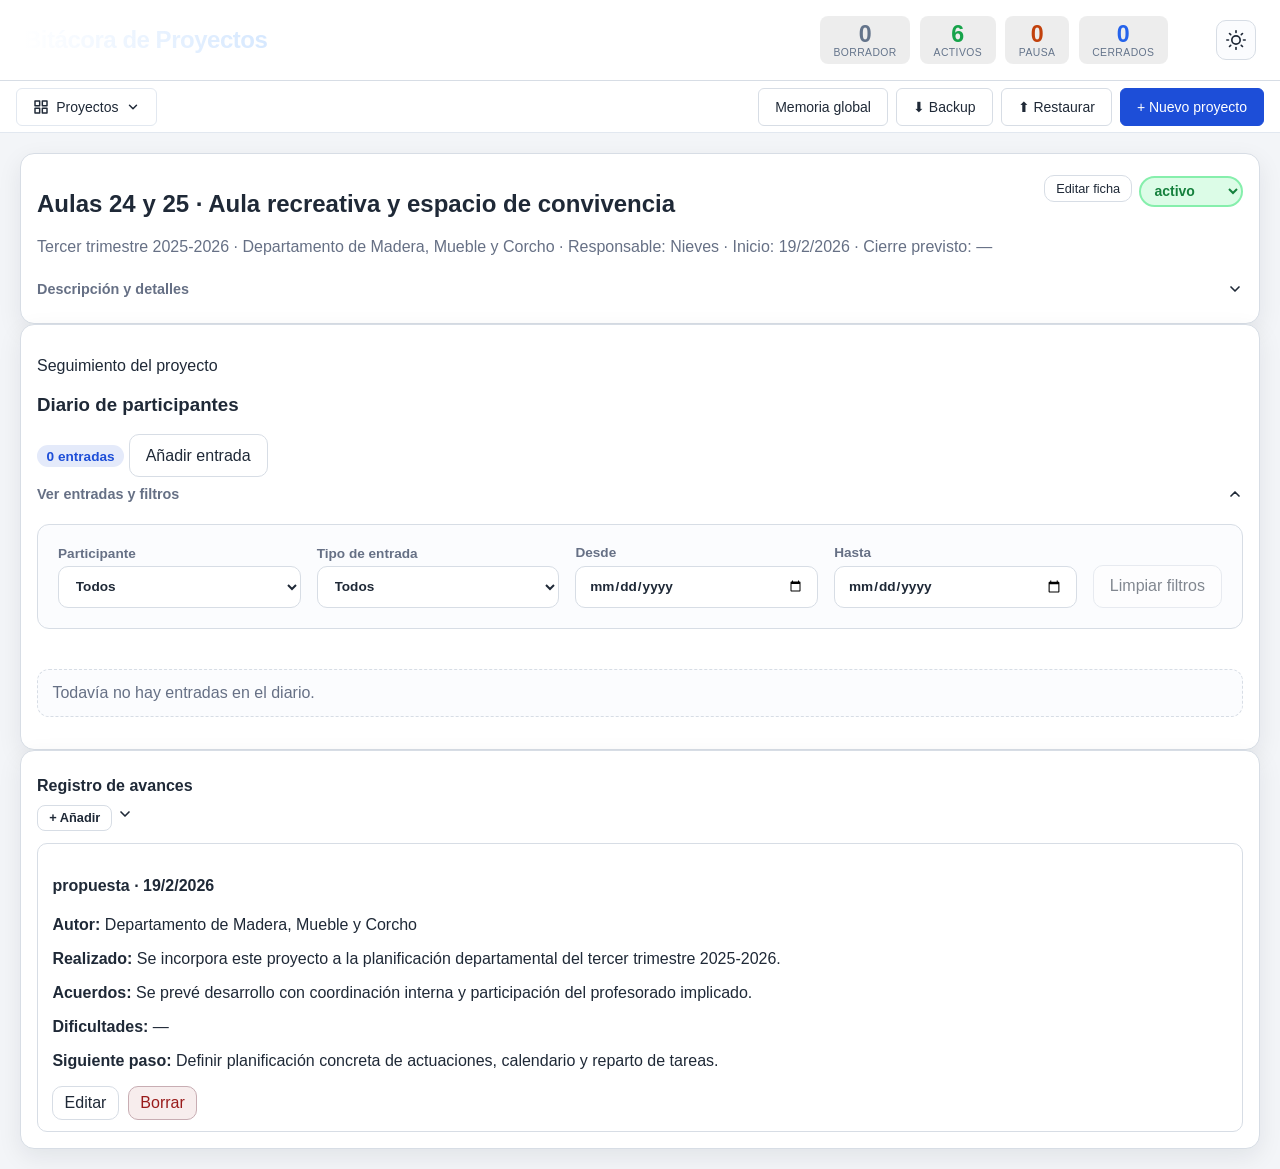
==== commit eb4c476a: "Add: botones Backup y Restaurar en barra principal" ====
--- a/index.html
+++ b/index.html
@@ -85,6 +85,9 @@
     </div>
     <div class="projects-topbar__actions">
       <button id="show-global-view-btn">Memoria global</button>
+      <button id="backup-btn" title="Descargar copia de seguridad">⬇ Backup</button>
+      <button id="restore-btn" title="Restaurar desde copia de seguridad">⬆ Restaurar</button>
+      <input id="restore-input" type="file" accept="application/json,.json" class="hidden" />
       <button id="new-project-btn" class="primary">+ Nuevo proyecto</button>
     </div>
   </div>
--- a/styles.css
+++ b/styles.css
@@ -1126,17 +1126,29 @@
 .projects-dropdown-btn[aria-expanded="true"] .dropdown-chevron { transform: rotate(180deg); }
 
 .projects-dropdown-panel {
-  position: absolute;
-  top: calc(100% + 4px);
-  left: 0;
-  width: min(600px, calc(100vw - 1rem));
+  position: fixed;
+  top: auto;
+  left: 0.5rem;
+  right: 0.5rem;
+  width: auto;
+  max-height: 70vh;
+  overflow-y: auto;
   background: var(--surface, #fff);
   border: 1px solid var(--border, #e2e8f0);
   border-radius: 10px;
-  box-shadow: 0 8px 24px rgba(0,0,0,0.14);
+  box-shadow: 0 8px 24px rgba(0,0,0,0.18);
   padding: 0.5rem;
-  z-index: 200;
-  overflow: hidden;
+  z-index: 9999;
+}
+@media (min-width: 600px) {
+  .projects-dropdown-panel {
+    position: absolute;
+    top: calc(100% + 4px);
+    left: 0;
+    right: auto;
+    width: min(600px, calc(100vw - 1rem));
+    max-height: 70vh;
+  }
 }
 .projects-dropdown-panel #project-list {
   overflow-y: visible;
@@ -1229,9 +1241,10 @@
   font-size: 0.875rem;
   font-weight: 500;
   margin: 0;
-  white-space: nowrap;
-  overflow: hidden;
-  text-overflow: ellipsis;
+  white-space: normal;
+  overflow: visible;
+  text-overflow: unset;
+  word-break: break-word;
 }
 
 .project-item-delete {
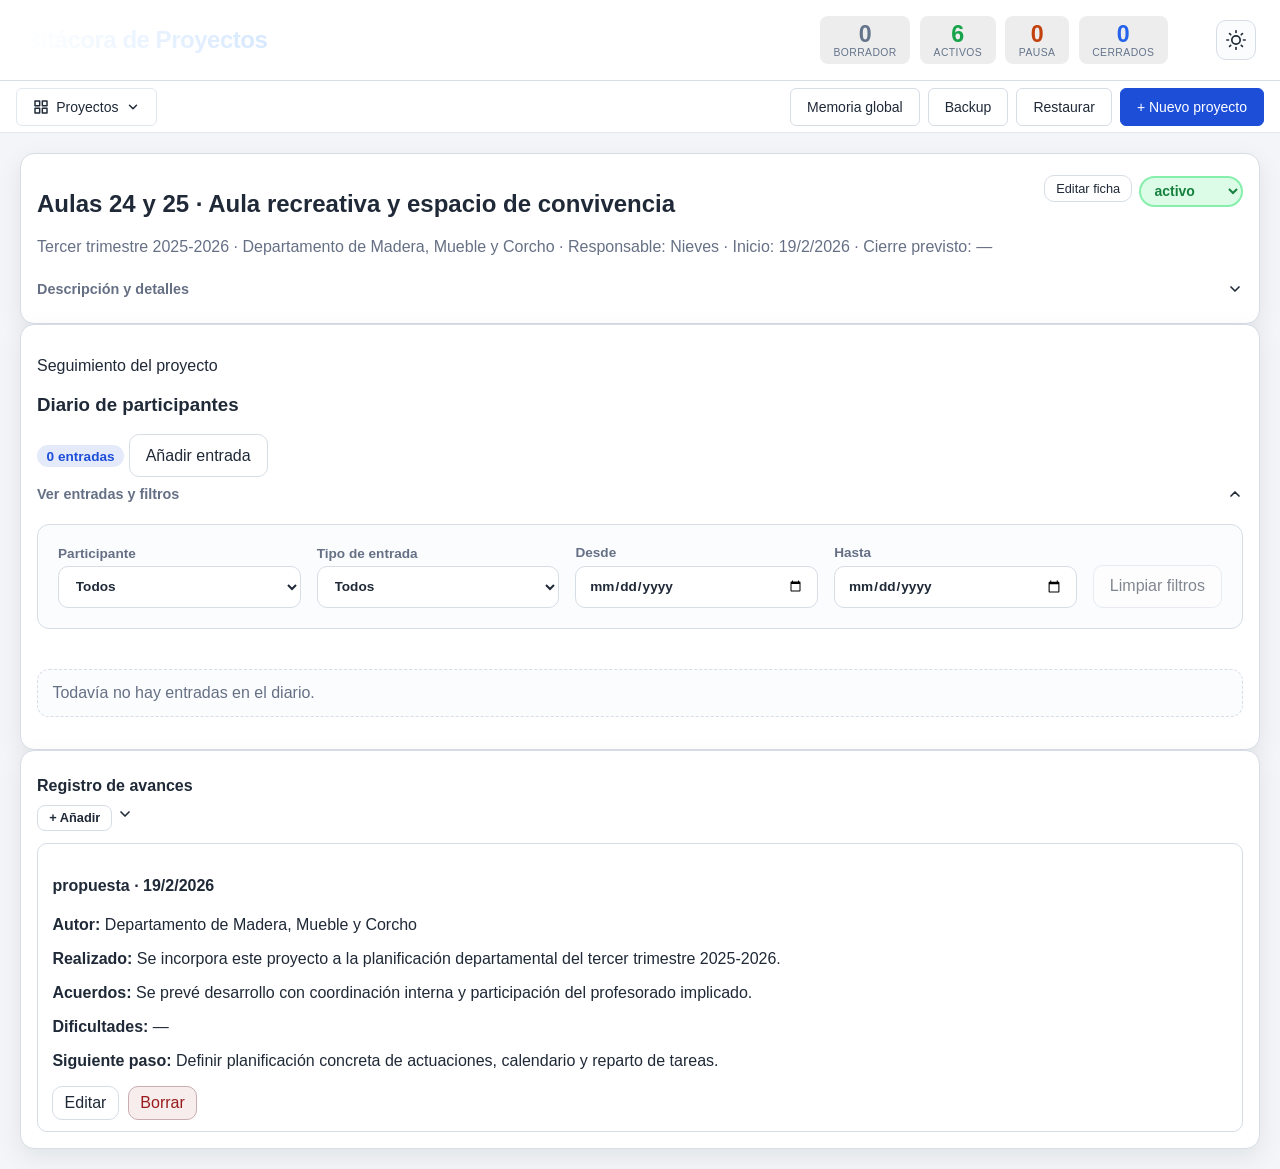
==== commit 1f91d00b: "Fix: backup y restaurar - encoding y input hidden compatible movil" ====
--- a/index.html
+++ b/index.html
@@ -85,9 +85,9 @@
     </div>
     <div class="projects-topbar__actions">
       <button id="show-global-view-btn">Memoria global</button>
-      <button id="backup-btn" title="Descargar copia de seguridad">⬇ Backup</button>
-      <button id="restore-btn" title="Restaurar desde copia de seguridad">⬆ Restaurar</button>
-      <input id="restore-input" type="file" accept="application/json,.json" class="hidden" />
+      <button id="backup-btn">Backup</button>
+      <button id="restore-btn">Restaurar</button>
+      <input id="restore-input" type="file" accept="application/json,.json" style="position:absolute;width:1px;height:1px;opacity:0;pointer-events:none;" />
       <button id="new-project-btn" class="primary">+ Nuevo proyecto</button>
     </div>
   </div>
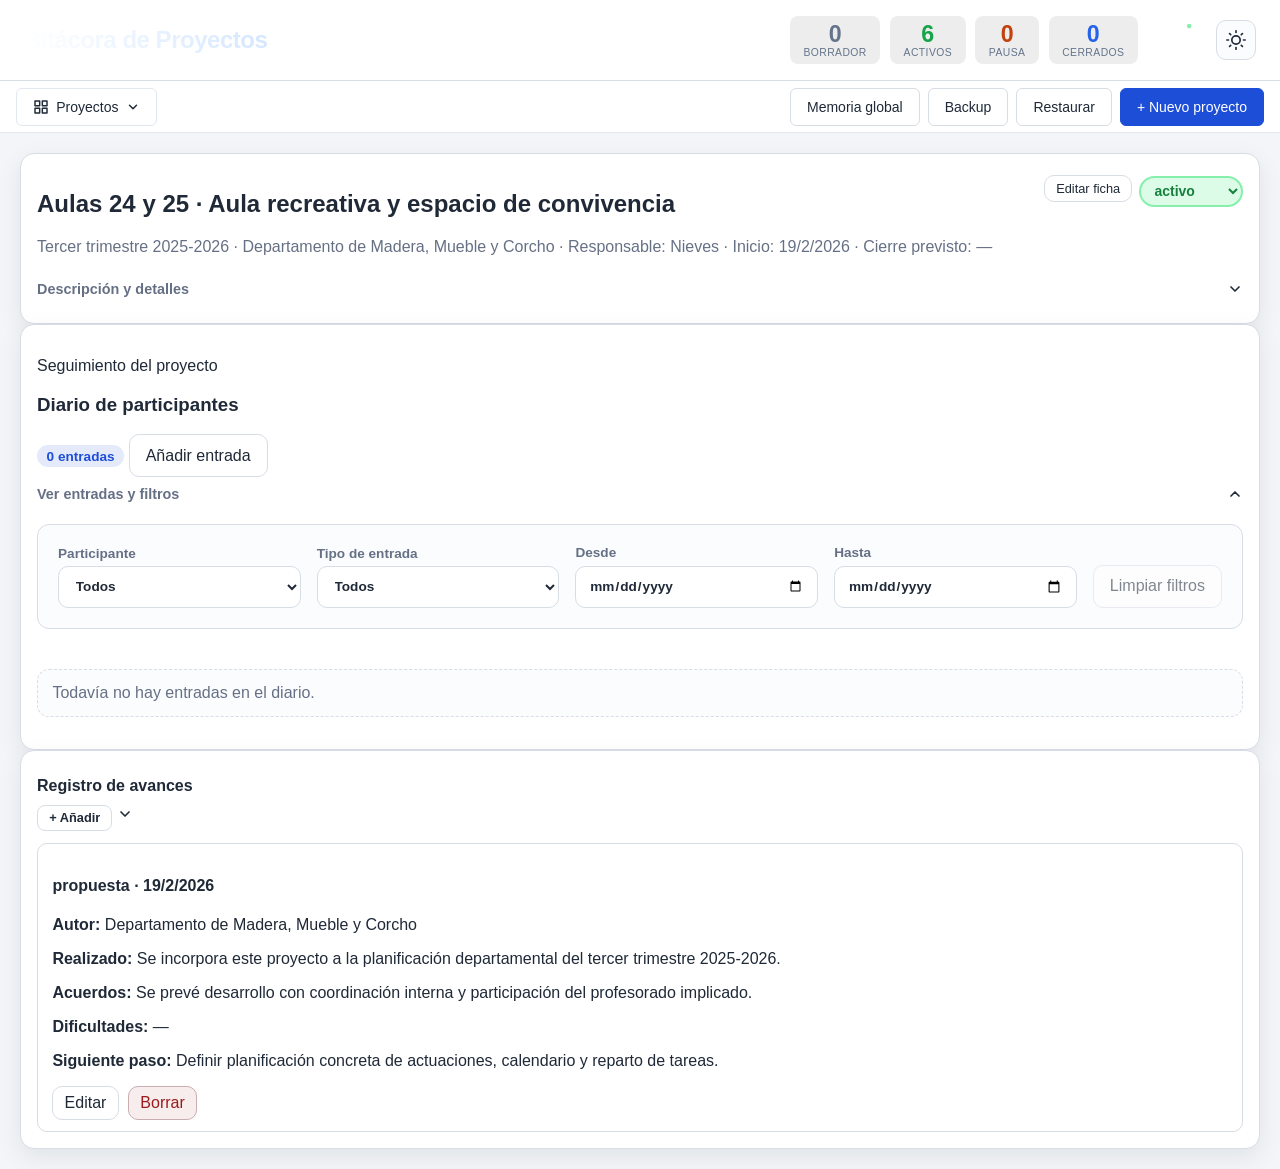
==== commit 75dc65b7: "Add: auto-sync Supabase cada 30s + indicador visual" ====
--- a/index.html
+++ b/index.html
@@ -60,6 +60,7 @@
       <div class="actions header-actions">
         <button id="install-app-btn" class="hidden">Instalar app</button>
       </div>
+      <span id="sync-indicator" class="sync-indicator" data-status="ok" title="Sincronizado">&#9679;</span>
       <button id="theme-toggle-btn" class="theme-toggle-btn" aria-label="Cambiar tema" title="Cambiar tema">
         <svg id="theme-icon-sun" width="20" height="20" viewBox="0 0 24 24" fill="none" stroke="currentColor" stroke-width="2" stroke-linecap="round" stroke-linejoin="round">
           <circle cx="12" cy="12" r="5"/><line x1="12" y1="1" x2="12" y2="3"/><line x1="12" y1="21" x2="12" y2="23"/><line x1="4.22" y1="4.22" x2="5.64" y2="5.64"/><line x1="18.36" y1="18.36" x2="19.78" y2="19.78"/><line x1="1" y1="12" x2="3" y2="12"/><line x1="21" y1="12" x2="23" y2="12"/><line x1="4.22" y1="19.78" x2="5.64" y2="18.36"/><line x1="18.36" y1="5.64" x2="19.78" y2="4.22"/>
--- a/styles.css
+++ b/styles.css
@@ -1269,6 +1269,25 @@
   border-color: #fca5a5 !important;
 }
 
+/* Indicador de sincronización */
+.sync-indicator {
+  font-size: 0.65rem;
+  width: 10px;
+  height: 10px;
+  border-radius: 50%;
+  display: inline-block;
+  transition: color 0.3s;
+  cursor: default;
+  margin-right: 0.25rem;
+}
+.sync-indicator[data-status="ok"]     { color: #86efac; }
+.sync-indicator[data-status="saving"] { color: #fcd34d; animation: pulse 0.8s infinite; }
+.sync-indicator[data-status="error"]  { color: #fca5a5; }
+@keyframes pulse {
+  0%,100% { opacity: 1; }
+  50%      { opacity: 0.3; }
+}
+
 /* Hover azul en todos los botones no primarios */
 button:not(.primary):not([class*="danger"]):not([class*="theme"]):not([class*="sidebar"]):hover {
   background: var(--primary-soft, #dbeafe) !important;
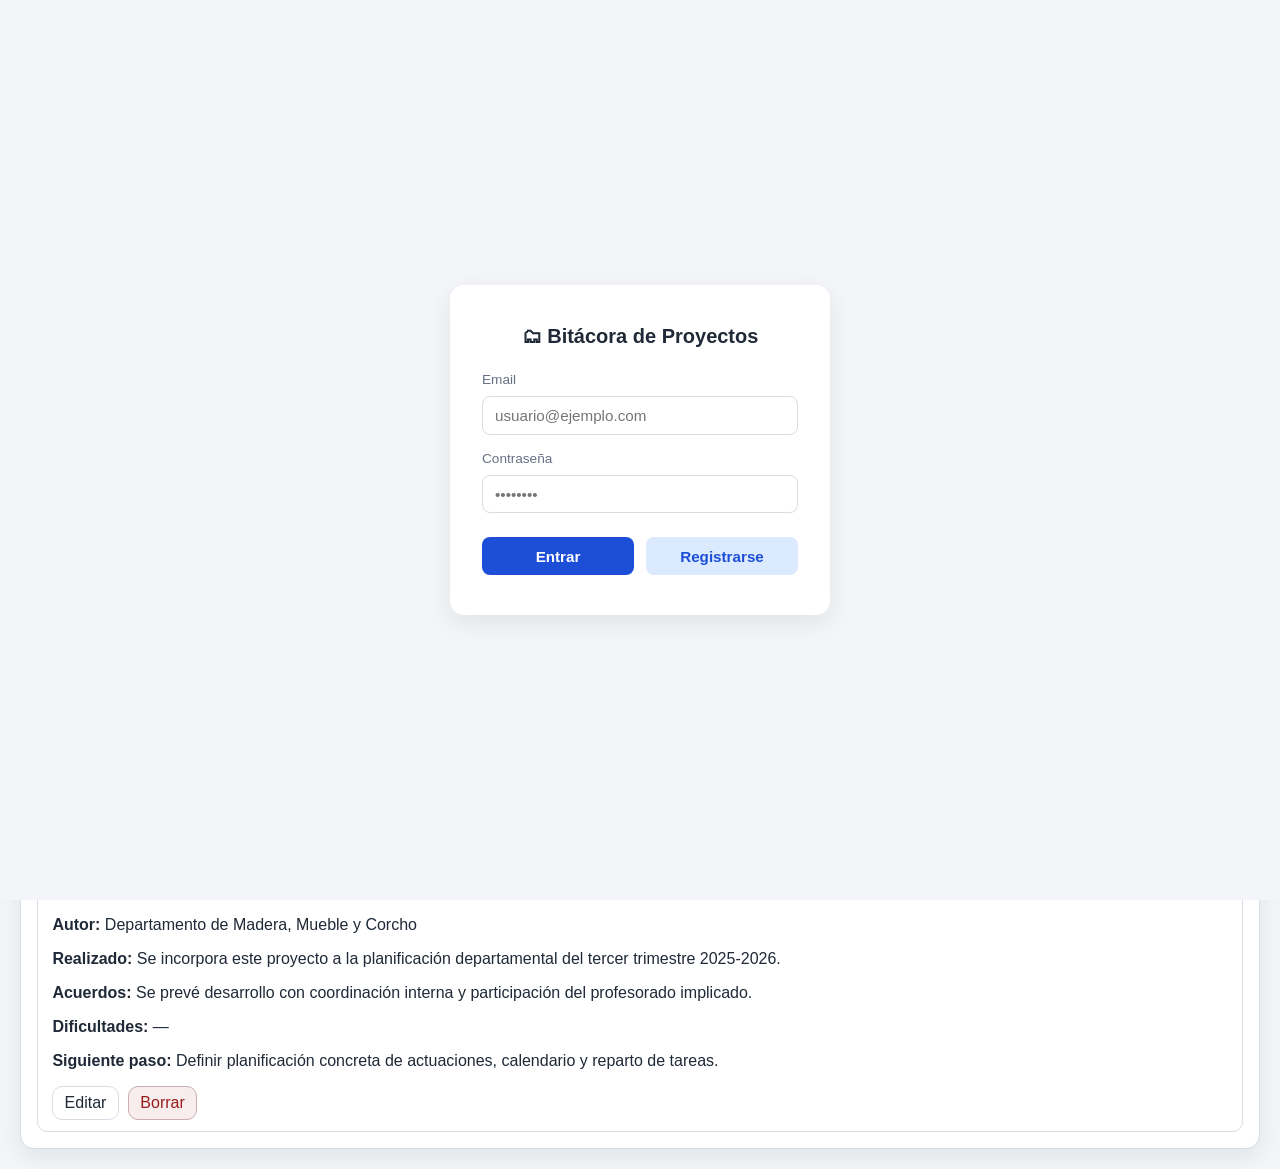
==== commit 384275b7: "feat: login multiusuario Supabase Auth + PWA iOS/Android + manual actualizado" ====
--- a/index.html
+++ b/index.html
@@ -8,8 +8,105 @@
   <title>Bitácora de Proyectos</title>
   <link rel="manifest" href="./manifest.json" />
   <link rel="icon" href="./icons/icon.svg" type="image/svg+xml" />
-  <link rel="apple-touch-icon" href="./icons/icon-192.svg" />
+  <link rel="apple-touch-icon" href="./icons/icon-192.png" />
+  <meta name="apple-mobile-web-app-capable" content="yes" />
+  <meta name="apple-mobile-web-app-status-bar-style" content="black-translucent" />
+  <meta name="apple-mobile-web-app-title" content="Bitácora" />
   <link rel="stylesheet" href="./styles.css" />
+  <style>
+    /* ── Login overlay ── */
+    #login-overlay {
+      position: fixed; inset: 0; z-index: 9999;
+      background: var(--bg, #f3f5f8);
+      display: flex; align-items: center; justify-content: center;
+    }
+    #login-overlay.hidden { display: none; }
+    .login-box {
+      background: var(--card, #fff);
+      border-radius: var(--radius, 14px);
+      box-shadow: var(--shadow, 0 8px 24px rgba(15,23,42,.08));
+      padding: 2.5rem 2rem;
+      width: 100%; max-width: 380px;
+    }
+    .login-box h2 {
+      margin: 0 0 1.5rem;
+      font-size: 1.25rem;
+      color: var(--text, #1f2937);
+      text-align: center;
+    }
+    .login-box label {
+      display: block;
+      font-size: .85rem;
+      color: var(--muted, #667085);
+      margin-bottom: .25rem;
+    }
+    .login-box input[type="email"],
+    .login-box input[type="password"] {
+      width: 100%; box-sizing: border-box;
+      padding: .6rem .75rem;
+      border: 1px solid var(--line, #d7dde5);
+      border-radius: 8px;
+      font-size: .95rem;
+      color: var(--text);
+      background: var(--surface, #fff);
+      margin-bottom: 1rem;
+    }
+    .login-box input:focus {
+      outline: 2px solid var(--primary, #1d4ed8);
+      outline-offset: -1px;
+    }
+    .login-actions {
+      display: flex; gap: .75rem; margin-top: .5rem;
+    }
+    .login-actions button {
+      flex: 1; padding: .65rem;
+      border: none; border-radius: 8px;
+      font-size: .95rem; cursor: pointer;
+      font-weight: 600;
+    }
+    #login-btn {
+      background: var(--primary, #1d4ed8);
+      color: #fff;
+    }
+    #login-btn:hover { filter: brightness(1.1); }
+    #signup-btn {
+      background: var(--primary-soft, #dbeafe);
+      color: var(--primary, #1d4ed8);
+    }
+    #signup-btn:hover { filter: brightness(.95); }
+    #login-error {
+      display: none;
+      margin-top: .75rem;
+      padding: .5rem .75rem;
+      background: #fee2e2;
+      color: #991b1b;
+      border-radius: 8px;
+      font-size: .85rem;
+    }
+    #login-info {
+      display: none;
+      margin-top: .75rem;
+      padding: .5rem .75rem;
+      background: #dcfce7;
+      color: #166534;
+      border-radius: 8px;
+      font-size: .85rem;
+    }
+    /* ── Botón cerrar sesión ── */
+    #logout-btn {
+      font-size: .8rem;
+      padding: .35rem .75rem;
+      border: 1px solid var(--line, #d7dde5);
+      border-radius: 8px;
+      background: transparent;
+      color: var(--muted, #667085);
+      cursor: pointer;
+    }
+    #logout-btn:hover {
+      background: var(--primary-soft, #dbeafe);
+      color: var(--primary, #1d4ed8);
+    }
+  </style>
   <style>
     /* Ocultar secciones del proyecto que no se necesitan */
     #accordion-body-tasks,
@@ -32,6 +129,24 @@
   </style>
 </head>
 <body>
+
+  <!-- ── LOGIN OVERLAY ── -->
+  <div id="login-overlay">
+    <div class="login-box">
+      <h2>🗂 Bitácora de Proyectos</h2>
+      <label for="login-email">Email</label>
+      <input type="email" id="login-email" placeholder="usuario@ejemplo.com" autocomplete="email" />
+      <label for="login-password">Contraseña</label>
+      <input type="password" id="login-password" placeholder="••••••••" autocomplete="current-password" />
+      <div class="login-actions">
+        <button id="login-btn">Entrar</button>
+        <button id="signup-btn">Registrarse</button>
+      </div>
+      <div id="login-error"></div>
+      <div id="login-info"></div>
+    </div>
+  </div>
+
   <header class="app-header">
     <div class="app-header__intro">
       <h1>Bitácora de Proyectos</h1>
@@ -60,6 +175,7 @@
       <div class="actions header-actions">
         <button id="install-app-btn" class="hidden">Instalar app</button>
       </div>
+      <button id="logout-btn" title="Cerrar sesión">Salir</button>
       <span id="sync-indicator" class="sync-indicator" data-status="ok" title="Sincronizado">&#9679;</span>
       <button id="theme-toggle-btn" class="theme-toggle-btn" aria-label="Cambiar tema" title="Cambiar tema">
         <svg id="theme-icon-sun" width="20" height="20" viewBox="0 0 24 24" fill="none" stroke="currentColor" stroke-width="2" stroke-linecap="round" stroke-linejoin="round">
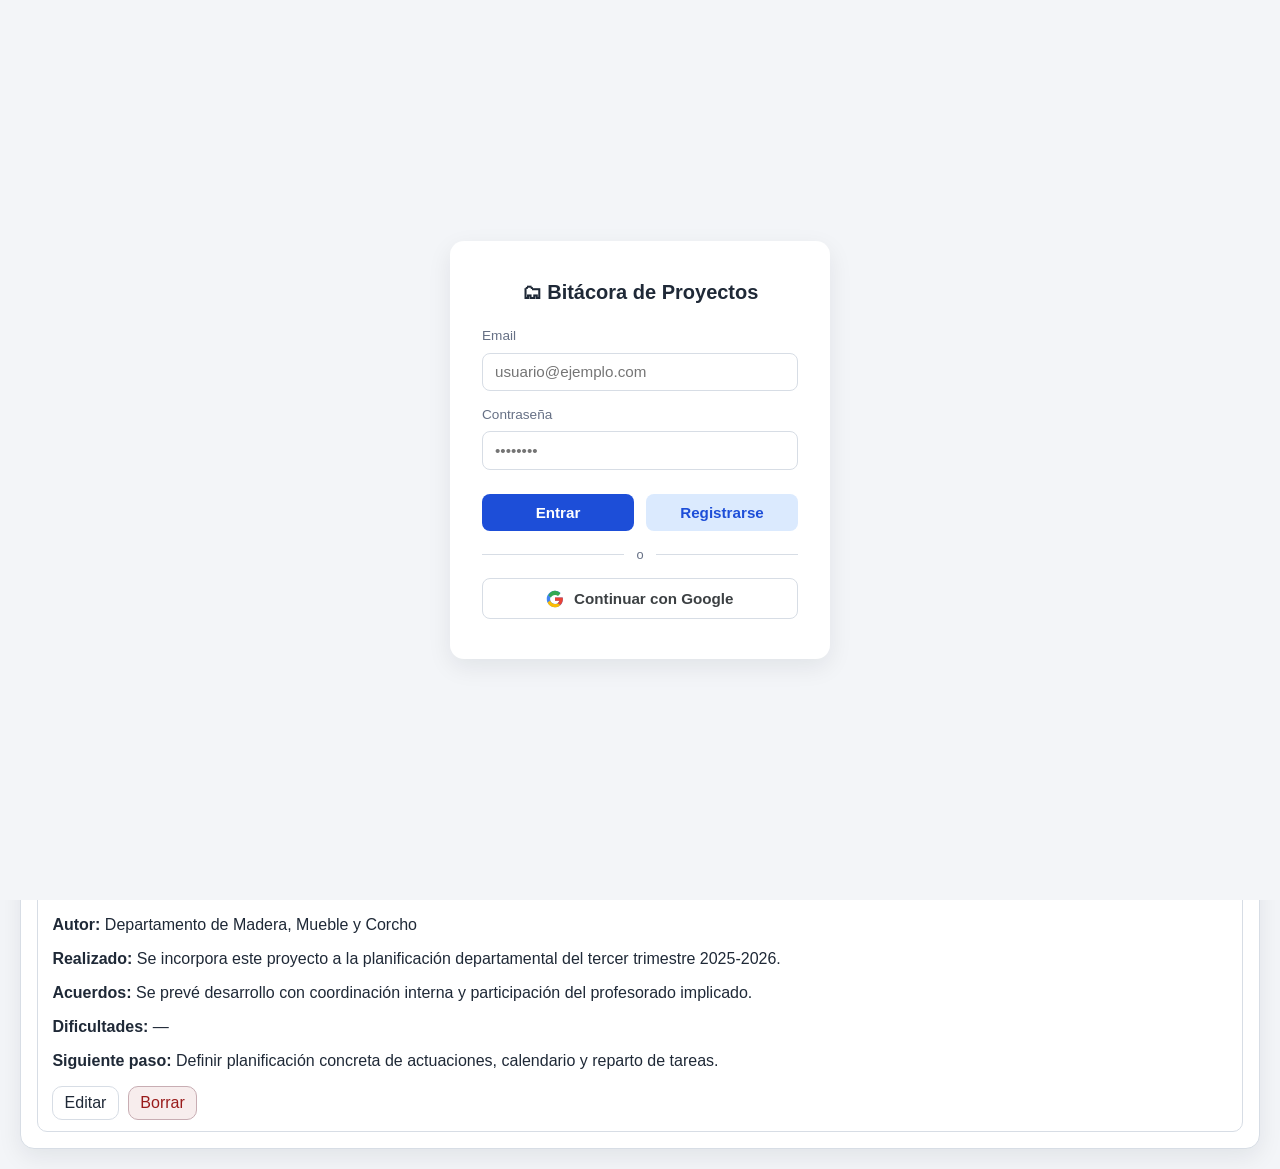
==== commit 8eb14bb1: "feat: login con Google OAuth via Supabase Auth" ====
--- a/index.html
+++ b/index.html
@@ -74,6 +74,28 @@
       color: var(--primary, #1d4ed8);
     }
     #signup-btn:hover { filter: brightness(.95); }
+    .login-divider {
+      display: flex; align-items: center; gap: .75rem;
+      margin: 1rem 0;
+      color: var(--muted, #667085);
+      font-size: .8rem;
+    }
+    .login-divider::before, .login-divider::after {
+      content: ''; flex: 1;
+      height: 1px; background: var(--line, #d7dde5);
+    }
+    #google-btn {
+      width: 100%; padding: .65rem;
+      border: 1px solid var(--line, #d7dde5);
+      border-radius: 8px;
+      background: #fff;
+      color: #3c4043;
+      font-size: .95rem;
+      font-weight: 600;
+      cursor: pointer;
+      display: flex; align-items: center; justify-content: center; gap: .6rem;
+    }
+    #google-btn:hover { background: #f5f5f5; }
     #login-error {
       display: none;
       margin-top: .75rem;
@@ -144,6 +166,11 @@
       </div>
       <div id="login-error"></div>
       <div id="login-info"></div>
+      <div class="login-divider">o</div>
+      <button id="google-btn">
+        <svg width="18" height="18" viewBox="0 0 48 48"><path fill="#4285F4" d="M44.5 20H24v8.5h11.8C34.7 33.9 30.1 37 24 37c-7.2 0-13-5.8-13-13s5.8-13 13-13c3.1 0 5.9 1.1 8.1 2.9l6.4-6.4C34.6 4.1 29.6 2 24 2 11.8 2 2 11.8 2 24s9.8 22 22 22c11 0 21-8 21-22 0-1.3-.2-2.7-.5-4z"/><path fill="#34A853" d="M6.3 14.7l7 5.1C15 16.1 19.1 13 24 13c3.1 0 5.9 1.1 8.1 2.9l6.4-6.4C34.6 4.1 29.6 2 24 2 16.3 2 9.7 7.4 6.3 14.7z"/><path fill="#FBBC05" d="M24 46c5.9 0 10.9-2 14.5-5.4l-6.7-5.5C29.8 36.7 27 37.5 24 37.5c-6 0-11.1-4-12.9-9.6l-7 5.4C7.5 41.5 15.2 46 24 46z"/><path fill="#EA4335" d="M44.5 20H24v8.5h11.8c-.8 2.4-2.4 4.5-4.5 6.1l6.7 5.5C42 36.8 45 31 45 24c0-1.3-.2-2.7-.5-4z"/></svg>
+        Continuar con Google
+      </button>
     </div>
   </div>
 
